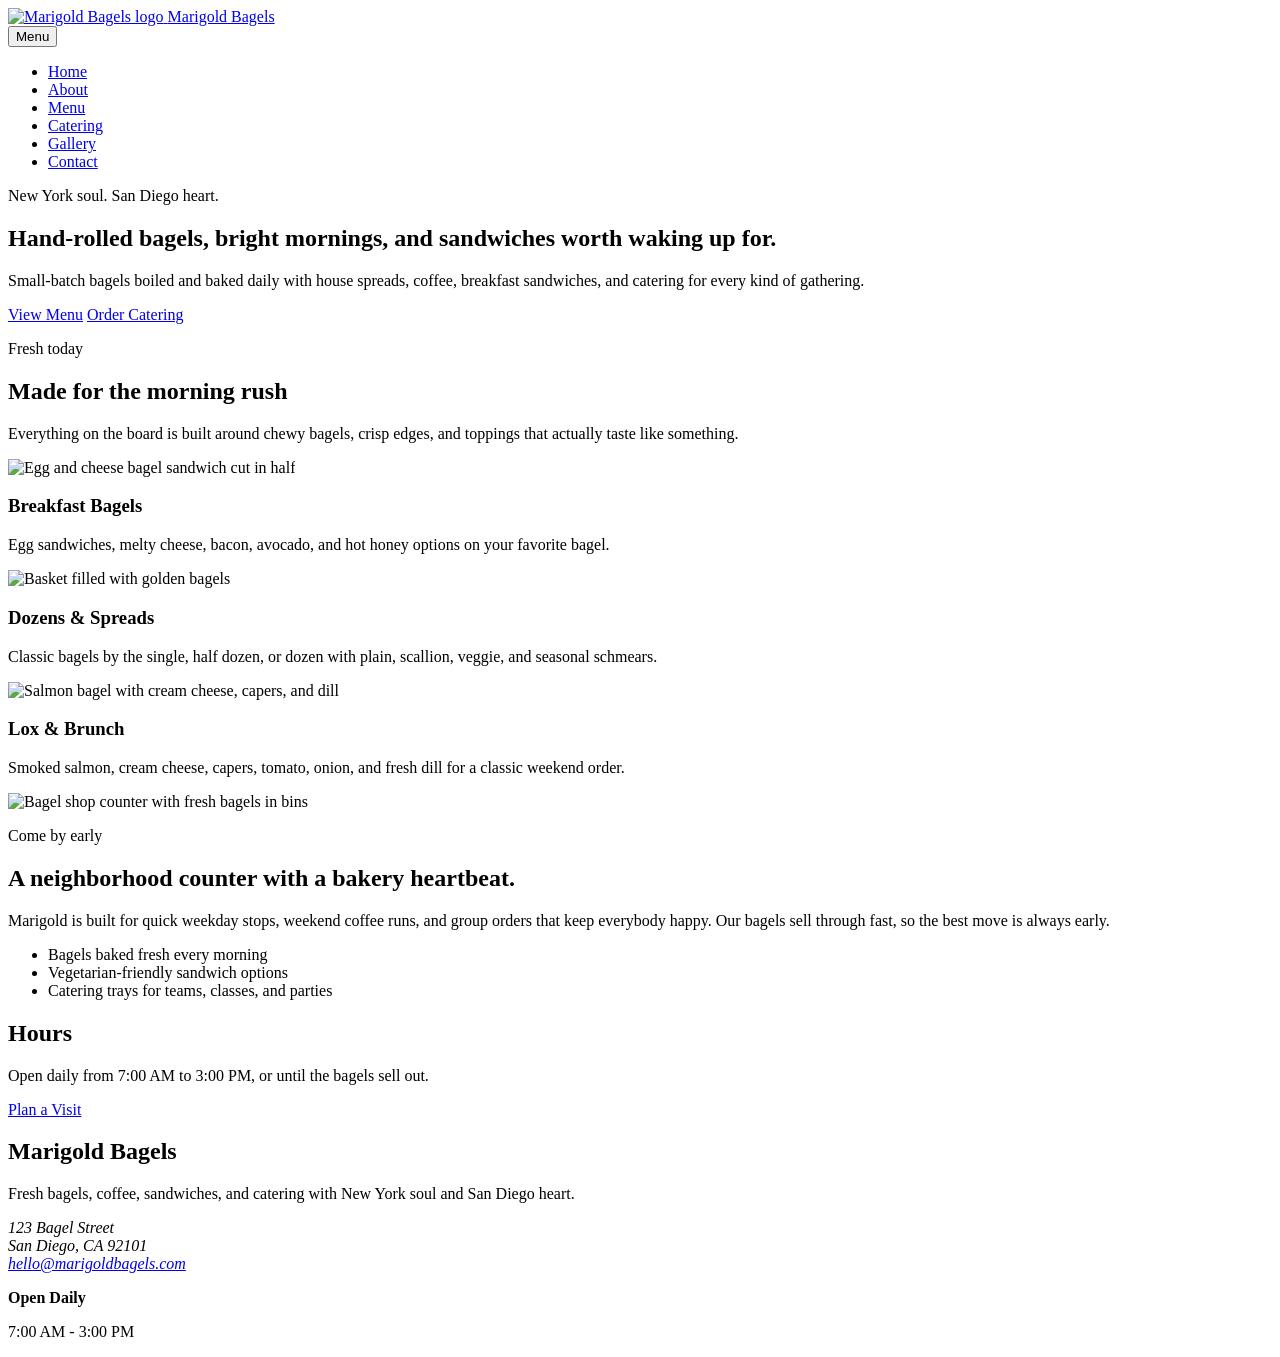
==== index.html @ dae95abc "Add files via upload" ====
<!DOCTYPE html>
<html lang="en">
<head>
    <meta charset="UTF-8">
    <meta name="viewport" content="width=device-width, initial-scale=1.0">
    <title>Marigold Bagels | San Diego Bagel Shop</title>
    <meta name="description" content="Marigold Bagels is a warm San Diego bagel shop serving fresh bagels, sandwiches, coffee, catering trays, and rainbow bagel specials.">

    <!-- Google Fonts -->
    <link rel="preconnect" href="https://fonts.googleapis.com">
    <link rel="preconnect" href="https://fonts.gstatic.com" crossorigin>
    <link href="https://fonts.googleapis.com/css2?family=Fraunces:opsz,wght@9..144,600;9..144,700&family=Poppins:wght@300;400;500;600;700&display=swap" rel="stylesheet">

    <!-- External CSS -->
    <link rel="stylesheet" href="css/styles.css">
</head>
<body>
    <!-- Site Header -->
    <header class="site-header">
        <a class="brand" href="index.html" aria-label="Marigold Bagels home">
            <img src="images/logo.png" alt="Marigold Bagels logo">
            <span>Marigold Bagels</span>
        </a>

        <!-- Main Navigation -->
        <nav class="site-nav" aria-label="Main navigation">
            <button class="nav-toggle" type="button" aria-expanded="false" aria-controls="main-menu">Menu</button>
            <ul id="main-menu">
                <li><a class="active" href="index.html">Home</a></li>
                <li><a href="about.html">About</a></li>
                <li><a href="menu.html">Menu</a></li>
                <li><a href="catering.html">Catering</a></li>
                <li><a href="gallery.html">Gallery</a></li>
                <li><a href="contact.html">Contact</a></li>
            </ul>
        </nav>
    </header>

    <main>
        <!-- Hero Section -->
        <section class="hero home-hero">
            <div class="hero-copy">
                <p class="eyebrow">New York soul. San Diego heart.</p>
                <h1>Hand-rolled bagels, bright mornings, and sandwiches worth waking up for.</h1>
                <p>Small-batch bagels boiled and baked daily with house spreads, coffee, breakfast sandwiches, and catering for every kind of gathering.</p>
                <div class="button-row">
                    <a class="button primary" href="menu.html">View Menu</a>
                    <a class="button secondary" href="catering.html">Order Catering</a>
                </div>
            </div>
        </section>

        <!-- Featured Specials -->
        <section class="section feature-strip" aria-labelledby="today-heading">
            <div class="section-heading">
                <p class="eyebrow">Fresh today</p>
                <h2 id="today-heading">Made for the morning rush</h2>
                <p>Everything on the board is built around chewy bagels, crisp edges, and toppings that actually taste like something.</p>
            </div>

            <div class="card-grid three-up">
                <article class="feature-card">
                    <img src="images/eggandcheese.jpg" alt="Egg and cheese bagel sandwich cut in half">
                    <h3>Breakfast Bagels</h3>
                    <p>Egg sandwiches, melty cheese, bacon, avocado, and hot honey options on your favorite bagel.</p>
                </article>

                <article class="feature-card">
                    <img src="images/basket-bagels.jpg" alt="Basket filled with golden bagels">
                    <h3>Dozens & Spreads</h3>
                    <p>Classic bagels by the single, half dozen, or dozen with plain, scallion, veggie, and seasonal schmears.</p>
                </article>

                <article class="feature-card">
                    <img src="images/salmon bagel.jpg" alt="Salmon bagel with cream cheese, capers, and dill">
                    <h3>Lox & Brunch</h3>
                    <p>Smoked salmon, cream cheese, capers, tomato, onion, and fresh dill for a classic weekend order.</p>
                </article>
            </div>
        </section>

        <!-- Visit Information -->
        <section class="section split-section" aria-labelledby="visit-heading">
            <div>
                <img class="rounded-image" src="images/bagel-shop.jpg" alt="Bagel shop counter with fresh bagels in bins">
            </div>
            <div class="split-copy">
                <p class="eyebrow">Come by early</p>
                <h2 id="visit-heading">A neighborhood counter with a bakery heartbeat.</h2>
                <p>Marigold is built for quick weekday stops, weekend coffee runs, and group orders that keep everybody happy. Our bagels sell through fast, so the best move is always early.</p>
                <ul class="check-list">
                    <li>Bagels baked fresh every morning</li>
                    <li>Vegetarian-friendly sandwich options</li>
                    <li>Catering trays for teams, classes, and parties</li>
                </ul>
            </div>
        </section>

        <!-- Aside Content -->
        <aside class="callout" aria-labelledby="hours-heading">
            <div>
                <h2 id="hours-heading">Hours</h2>
                <p>Open daily from 7:00 AM to 3:00 PM, or until the bagels sell out.</p>
            </div>
            <a class="button primary" href="contact.html">Plan a Visit</a>
        </aside>
    </main>

    <!-- Site Footer -->
    <footer class="site-footer">
        <section class="footer-grid" aria-label="Marigold Bagels contact information">
            <div>
                <h2>Marigold Bagels</h2>
                <p>Fresh bagels, coffee, sandwiches, and catering with New York soul and San Diego heart.</p>
            </div>
            <address>
                123 Bagel Street<br>
                San Diego, CA 92101<br>
                <a href="mailto:hello@marigoldbagels.com">hello@marigoldbagels.com</a>
            </address>
            <div>
                <p><strong>Open Daily</strong></p>
                <p>7:00 AM - 3:00 PM</p>
            </div>
        </section>
    </footer>

    <!-- jQuery and External JavaScript -->
    <script src="https://code.jquery.com/jquery-3.7.1.min.js"></script>
    <script src="js/script.js"></script>
</body>
</html>
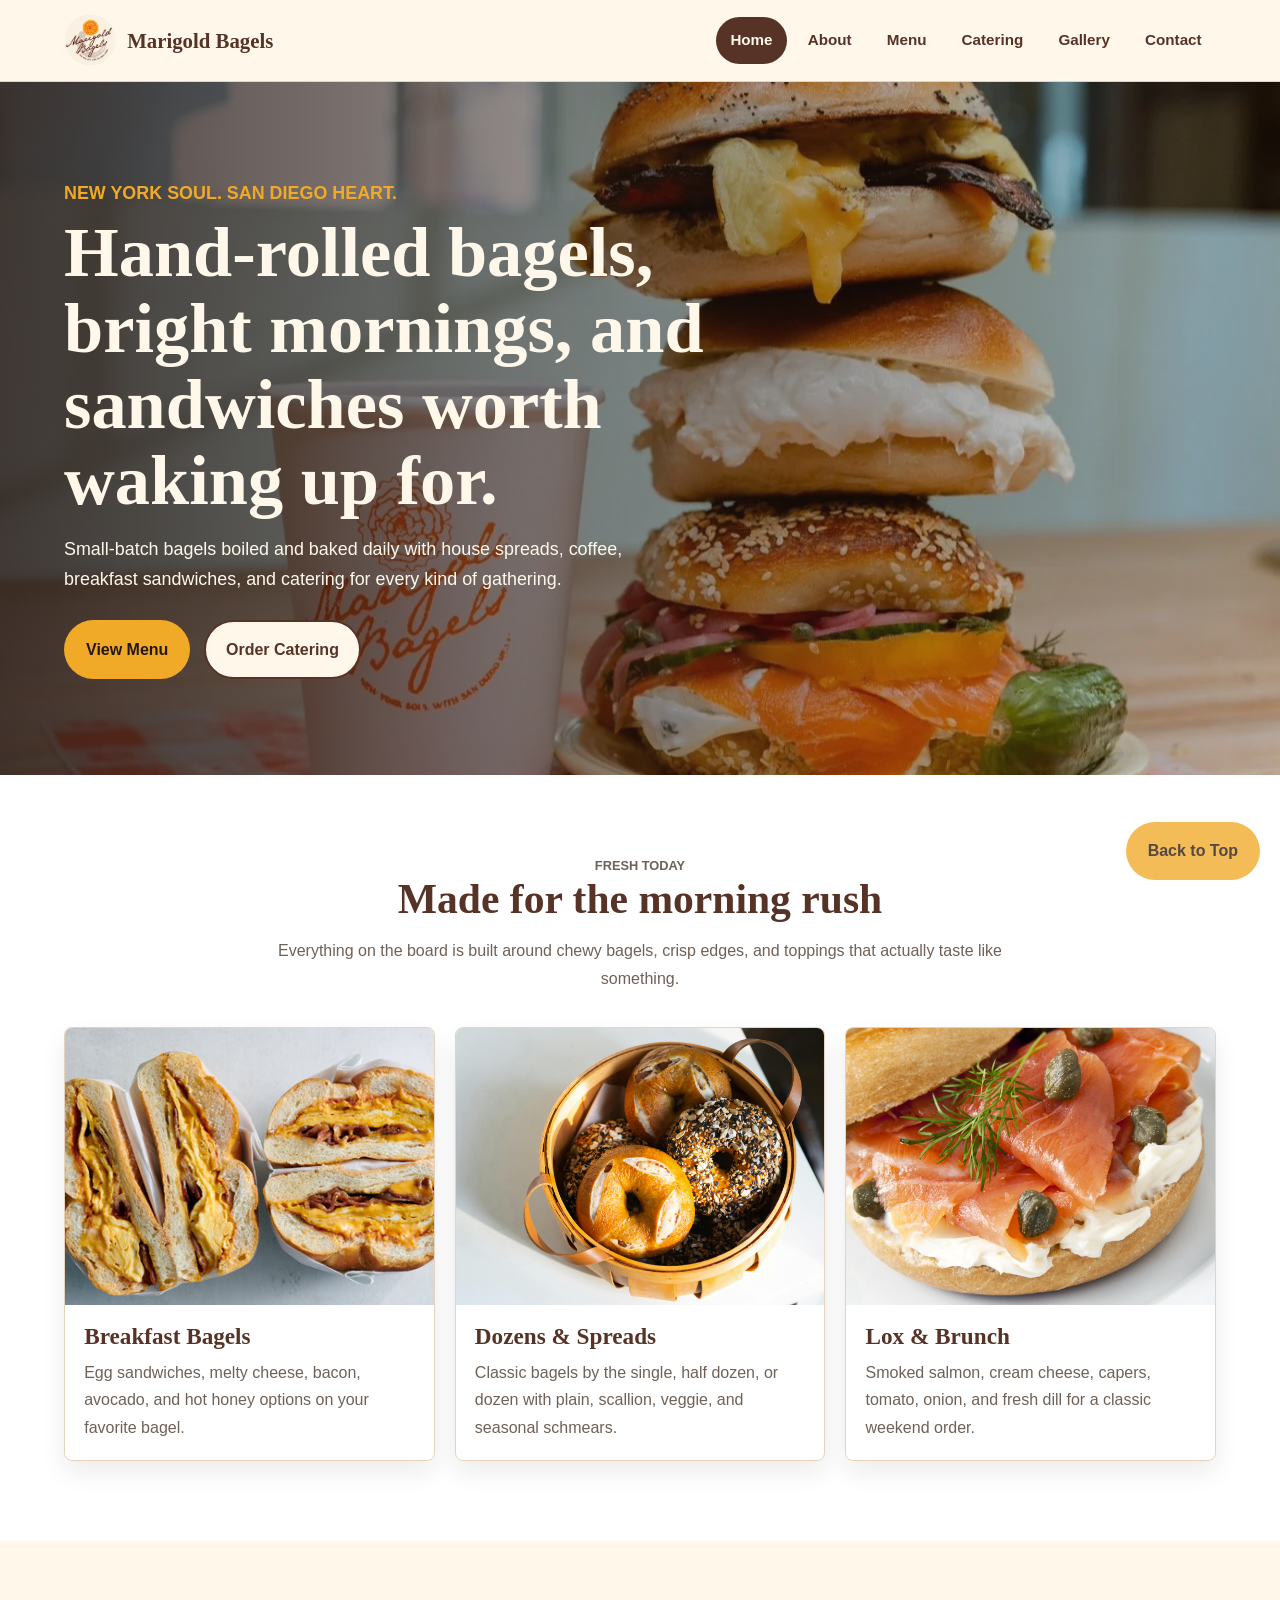
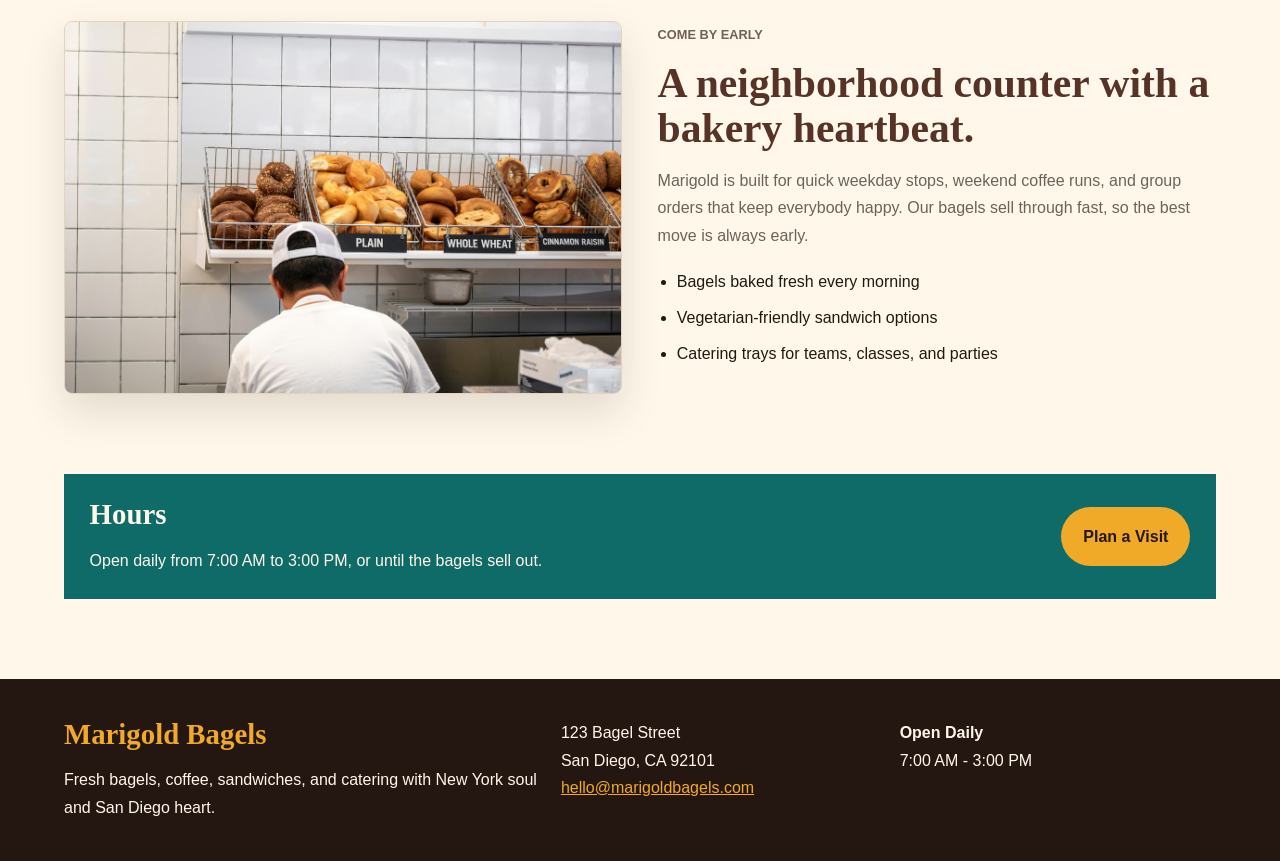
==== commit 69507c46: "Added Back To Top Button and Formatted About Section" ====
--- a/index.html
+++ b/index.html
@@ -15,6 +15,7 @@
     <link rel="stylesheet" href="css/styles.css">
 </head>
 <body>
+    <div id="top"></div>
     <!-- Site Header -->
     <header class="site-header">
         <a class="brand" href="index.html" aria-label="Marigold Bagels home">
@@ -125,6 +126,9 @@
         </section>
     </footer>
 
+    <!-- Back To Top Button -->
+    <a href="#top" class="backToTopBtn button primary" id="backToTopBtn">Back to Top</a>
+
     <!-- jQuery and External JavaScript -->
     <script src="https://code.jquery.com/jquery-3.7.1.min.js"></script>
     <script src="js/script.js"></script>
--- a/css/styles.css
+++ b/css/styles.css
@@ -0,0 +1,770 @@
+/* Reset and Theme */
+* {
+    box-sizing: border-box;
+    margin: 0;
+    padding: 0;
+}
+
+:root {
+    --ink: #241611;
+    --coffee: #563326;
+    --marigold: #f1a928;
+    --tomato: #b94732;
+    --teal: #0f6b68;
+    --cream: #fff8ea;
+    --linen: #f6ead6;
+    --paper: #ffffff;
+    --muted: #6f6157;
+    --line: #e4d4bf;
+    --shadow: 0 18px 40px rgba(36, 22, 17, 0.13);
+}
+
+html {
+    scroll-behavior: smooth;
+}
+
+body {
+    background: var(--cream);
+    color: var(--ink);
+    font-family: "Poppins", sans-serif;
+    font-size: 1rem;
+    line-height: 1.7;
+}
+
+img,
+video {
+    display: block;
+    max-width: 100%;
+}
+
+a {
+    color: inherit;
+}
+
+/* Header and Navigation */
+.site-header {
+    align-items: center;
+    background: rgba(255, 248, 234, 0.96);
+    border-bottom: 1px solid var(--line);
+    display: flex;
+    gap: 1.25rem;
+    justify-content: space-between;
+    padding: 0.9rem 5%;
+    position: sticky;
+    top: 0;
+    z-index: 10;
+}
+
+.brand {
+    align-items: center;
+    color: var(--coffee);
+    display: flex;
+    font-family: "Fraunces", serif;
+    font-size: 1.3rem;
+    font-weight: 700;
+    gap: 0.7rem;
+    text-decoration: none;
+    white-space: nowrap;
+}
+
+.brand img {
+    border-radius: 50%;
+    height: 52px;
+    width: 52px;
+}
+
+.site-nav ul {
+    display: flex;
+    gap: 0.4rem;
+    list-style: none;
+}
+
+.site-nav a {
+    border-radius: 999px;
+    color: var(--coffee);
+    display: block;
+    font-size: 0.95rem;
+    font-weight: 700;
+    padding: 0.65rem 0.9rem;
+    text-decoration: none;
+}
+
+.site-nav a:hover,
+.site-nav a:focus,
+.site-nav a.active {
+    background: var(--coffee);
+    color: var(--cream);
+}
+
+.nav-toggle {
+    background: var(--coffee);
+    border: 0;
+    border-radius: 999px;
+    color: var(--cream);
+    cursor: pointer;
+    display: none;
+    font-family: inherit;
+    font-weight: 700;
+    padding: 0.7rem 1rem;
+}
+
+/* Hero Sections */
+.hero,
+.page-hero {
+    align-items: flex-end;
+    background-position: center;
+    background-size: cover;
+    color: var(--cream);
+    display: flex;
+    min-height: 76vh;
+    padding: 6rem 5%;
+    position: relative;
+}
+
+.page-hero {
+    min-height: 48vh;
+}
+
+.hero::before,
+.page-hero::before {
+    background: linear-gradient(90deg, rgba(36, 22, 17, 0.82), rgba(36, 22, 17, 0.44), rgba(36, 22, 17, 0.12));
+    content: "";
+    inset: 0;
+    position: absolute;
+}
+
+.home-hero {
+    background-image: url("../images/stackbagel.webp");
+}
+
+.about-hero {
+    background-image: url("../images/brooklyn-bridge.jpg");
+}
+
+.menu-hero {
+    background-image: url("../images/bagel-stack.jpeg");
+}
+
+.catering-hero {
+    background-image: url("../images/basket-bagels.jpg");
+}
+
+.gallery-hero {
+    background-image: url("../images/bagel-shop.jpg");
+}
+
+.contact-hero {
+    background-image: url("../images/bagel-sandwich.jpg");
+}
+
+.hero-copy,
+.page-hero > div {
+    max-width: 760px;
+    position: relative;
+    z-index: 1;
+}
+
+h1,
+h2,
+h3 {
+    font-family: "Fraunces", serif;
+    line-height: 1.08;
+}
+
+h1 {
+    font-size: 4.4rem;
+    margin: 0.35rem 0 1rem;
+}
+
+h2 {
+    color: var(--coffee);
+    font-size: 2.6rem;
+    margin-bottom: 1rem;
+}
+
+h3 {
+    color: var(--coffee);
+    font-size: 1.45rem;
+    margin-bottom: 0.65rem;
+}
+
+.hero p,
+.page-hero p {
+    font-size: 1.12rem;
+    max-width: 620px;
+}
+
+.eyebrow {
+    color: var(--teal);
+    font-size: 0.8rem;
+    font-weight: 800;
+    letter-spacing: 0;
+    text-transform: uppercase;
+}
+
+.hero .eyebrow,
+.page-hero .eyebrow {
+    color: var(--marigold);
+}
+
+/* Buttons and Shared Layout */
+.section {
+    padding: 5rem 5%;
+}
+
+.section-heading {
+    margin: 0 auto 2.2rem;
+    max-width: 760px;
+    text-align: center;
+}
+
+.section-heading p {
+    color: var(--muted);
+}
+
+.button-row {
+    display: flex;
+    flex-wrap: wrap;
+    gap: 0.85rem;
+    margin-top: 1.6rem;
+}
+
+.button {
+    border: 2px solid transparent;
+    border-radius: 999px;
+    cursor: pointer;
+    display: inline-block;
+    font-family: inherit;
+    font-weight: 800;
+    padding: 0.85rem 1.25rem;
+    text-align: center;
+    text-decoration: none;
+}
+
+.button.primary {
+    background: var(--marigold);
+    color: var(--ink);
+}
+
+.button.secondary {
+    background: var(--cream);
+    border-color: var(--coffee);
+    color: var(--coffee);
+}
+
+.button:hover,
+.button:focus {
+    transform: translateY(-2px);
+}
+
+.rounded-image {
+    border: 1px solid var(--line);
+    border-radius: 8px;
+    box-shadow: var(--shadow);
+    height: 100%;
+    object-fit: cover;
+    width: 100%;
+}
+
+/* Cards and Content Blocks */
+.feature-strip {
+    background: var(--paper);
+}
+
+.card-grid {
+    display: grid;
+    gap: 1.25rem;
+}
+
+.three-up {
+    grid-template-columns: repeat(3, minmax(0, 1fr));
+}
+
+.feature-card,
+.text-card,
+.mini-card {
+    background: var(--paper);
+    border: 1px solid var(--line);
+    border-radius: 8px;
+    box-shadow: 0 12px 24px rgba(36, 22, 17, 0.08);
+    overflow: hidden;
+}
+
+.feature-card h3,
+.feature-card p,
+.text-card,
+.mini-card {
+    padding-left: 1.2rem;
+    padding-right: 1.2rem;
+}
+
+.feature-card img {
+    aspect-ratio: 4 / 3;
+    height: auto;
+    object-fit: cover;
+    width: 100%;
+}
+
+.feature-card h3 {
+    padding-top: 1.2rem;
+}
+
+.feature-card p {
+    color: var(--muted);
+    padding-bottom: 1.2rem;
+}
+
+.text-card,
+.mini-card {
+    padding-bottom: 1.2rem;
+    padding-top: 1.2rem;
+}
+
+.text-card p,
+.text-card li,
+.mini-card p {
+    color: var(--muted);
+}
+
+.text-card ul {
+    margin: 1rem 0 1rem 1.1rem;
+}
+
+.package-card strong {
+    color: var(--tomato);
+    display: block;
+    margin-top: 1rem;
+}
+
+.split-section {
+    align-items: center;
+    display: grid;
+    gap: 2.2rem;
+    grid-template-columns: minmax(0, 1fr) minmax(0, 1fr);
+}
+
+.split-copy p {
+    color: var(--muted);
+    margin-bottom: 1rem;
+}
+
+.check-list,
+.number-list {
+    margin: 1.2rem 0 1.5rem 1.2rem;
+}
+
+.check-list li + li,
+.number-list li + li {
+    margin-top: 0.55rem;
+}
+
+.callout {
+    align-items: center;
+    background: var(--teal);
+    color: var(--cream);
+    display: flex;
+    gap: 1rem;
+    justify-content: space-between;
+    margin: 0 5% 5rem;
+    padding: 1.6rem;
+}
+
+.callout h2 {
+    color: var(--cream);
+    font-size: 1.8rem;
+}
+
+.callout .button.secondary {
+    border-color: var(--cream);
+}
+
+.bakery-image {
+    grid-row: 3 ;
+}
+.first-bite {
+    grid-row: 2;
+}
+/* Menu */
+.menu-section {
+    background: var(--paper);
+}
+
+.menu-tabs {
+    display: flex;
+    flex-wrap: wrap;
+    gap: 0.6rem;
+    justify-content: center;
+    margin-bottom: 1.5rem;
+}
+
+.tab-button {
+    background: var(--linen);
+    border: 1px solid var(--line);
+    border-radius: 999px;
+    color: var(--coffee);
+    cursor: pointer;
+    font-family: inherit;
+    font-weight: 800;
+    padding: 0.7rem 1.1rem;
+}
+
+.tab-button.active,
+.tab-button:hover {
+    background: var(--coffee);
+    color: var(--cream);
+}
+
+.menu-panel {
+    display: none;
+    margin: 0 auto;
+    max-width: 920px;
+}
+
+.menu-panel.active {
+    display: block;
+}
+
+.menu-item {
+    align-items: start;
+    border-bottom: 1px solid var(--line);
+    display: flex;
+    gap: 1rem;
+    justify-content: space-between;
+    padding: 1.1rem 0;
+}
+
+.menu-item p {
+    color: var(--muted);
+}
+
+.menu-item strong {
+    color: var(--tomato);
+    white-space: nowrap;
+}
+
+/* Gallery and Video */
+.gallery-grid {
+    display: grid;
+    gap: 1rem;
+    grid-template-columns: repeat(3, minmax(0, 1fr));
+}
+
+.gallery-grid figure {
+    background: var(--paper);
+    border: 1px solid var(--line);
+    border-radius: 8px;
+    overflow: hidden;
+}
+
+.gallery-grid img {
+    aspect-ratio: 1 / 1;
+    object-fit: cover;
+    width: 100%;
+}
+
+.gallery-grid figcaption {
+    color: var(--coffee);
+    font-weight: 700;
+    padding: 0.8rem 1rem;
+}
+
+.video-section {
+    background: var(--paper);
+}
+
+.video-section video {
+    border-radius: 8px;
+    box-shadow: var(--shadow);
+    margin: 0 auto;
+    max-height: 640px;
+    width: min(900px, 100%);
+}
+
+/* Contact Form */
+.contact-layout {
+    align-items: start;
+    display: grid;
+    gap: 2.2rem;
+    grid-template-columns: 0.8fr 1.2fr;
+}
+
+.contact-copy > p {
+    color: var(--muted);
+    margin-bottom: 1.2rem;
+}
+
+form {
+    background: var(--paper);
+    border: 1px solid var(--line);
+    border-radius: 8px;
+    box-shadow: var(--shadow);
+    padding: 1.5rem;
+}
+
+fieldset {
+    border: 2px solid var(--line);
+    border-radius: 8px;
+    margin-bottom: 1.4rem;
+    padding: 1rem;
+}
+
+legend {
+    color: var(--coffee);
+    font-family: "Fraunces", serif;
+    font-size: 1.25rem;
+    font-weight: 700;
+    padding: 0 0.4rem;
+}
+
+label,
+.form-label {
+    color: var(--coffee);
+    display: block;
+    font-weight: 800;
+    margin: 0.9rem 0 0.35rem;
+}
+
+input,
+select,
+textarea {
+    background: var(--cream);
+    border: 2px solid var(--line);
+    border-radius: 6px;
+    color: var(--ink);
+    font: inherit;
+    padding: 0.75rem;
+    width: 100%;
+}
+
+textarea {
+    resize: vertical;
+}
+
+input:focus,
+select:focus,
+textarea:focus {
+    border-color: var(--teal);
+    outline: 3px solid rgba(15, 107, 104, 0.18);
+}
+
+input:not([type="radio"]):not([type="checkbox"]):valid,
+select:valid,
+textarea:valid {
+    border-color: var(--teal);
+}
+
+input:not([type="radio"]):not([type="checkbox"]):invalid,
+select:invalid,
+textarea:invalid {
+    border-color: var(--tomato);
+}
+
+.choice-row,
+.choice-grid {
+    align-items: center;
+    display: grid;
+    gap: 0.5rem;
+}
+
+.choice-row {
+    grid-template-columns: auto 1fr auto 1fr auto 1fr;
+}
+
+.choice-grid {
+    grid-template-columns: auto 1fr auto 1fr;
+}
+
+.choice-row input,
+.choice-grid input {
+    width: auto;
+}
+
+.choice-row label,
+.choice-grid label {
+    font-weight: 600;
+    margin: 0;
+}
+
+.form-status {
+    color: var(--teal);
+    font-weight: 800;
+    margin-top: 1rem;
+}
+
+/* Footer */
+.site-footer {
+    background: var(--ink);
+    color: var(--cream);
+    padding: 2.5rem 5%;
+}
+
+.footer-grid {
+    display: grid;
+    gap: 1.4rem;
+    grid-template-columns: 1.5fr 1fr 1fr;
+}
+
+.site-footer h2 {
+    color: var(--marigold);
+    font-size: 1.8rem;
+}
+
+.site-footer a {
+    color: var(--marigold);
+}
+
+address {
+    font-style: normal;
+}
+
+/* Back to Top Button */
+
+.backToTopBtn {
+        position: fixed;
+        bottom: 20px;
+        right: 20px;
+        text-decoration: none;
+        display: none;
+    }
+
+/* Tablet Layout */
+@media (max-width: 900px) {
+    .site-header {
+        align-items: flex-start;
+        flex-direction: column;
+    }
+
+    .site-nav {
+        width: 100%;
+    }
+
+    .site-nav ul {
+        justify-content: flex-start;
+        width: 100%;
+    }
+
+    h1 {
+        font-size: 3.2rem;
+    }
+
+    h2 {
+        font-size: 2.15rem;
+    }
+
+    .three-up,
+    .split-section,
+    .contact-layout,
+    .footer-grid {
+        grid-template-columns: 1fr;
+    }
+
+    .gallery-grid {
+        grid-template-columns: repeat(2, minmax(0, 1fr));
+    }
+
+    .bakery-image {
+    grid-row: 3;
+    }
+
+    .first-bite {
+    grid-row: 4;
+    }
+}
+
+/* Phone Layout */
+@media (max-width: 640px) {
+    .site-header {
+        padding: 0.8rem 1rem;
+    }
+
+    .brand span {
+        font-size: 1.05rem;
+    }
+
+    .nav-toggle {
+        display: inline-block;
+        margin-top: 0.8rem;
+    }
+
+    .site-nav ul {
+        display: none;
+        flex-direction: column;
+        margin-top: 0.7rem;
+    }
+
+    .site-nav ul.open {
+        display: flex;
+    }
+
+    .site-nav li,
+    .site-nav a {
+        width: 100%;
+    }
+
+    .hero,
+    .page-hero {
+        min-height: 62vh;
+        padding: 4rem 1.1rem;
+    }
+
+    .page-hero {
+        min-height: 42vh;
+    }
+
+    .hero::before,
+    .page-hero::before {
+        background: rgba(36, 22, 17, 0.72);
+    }
+
+    h1 {
+        font-size: 2.35rem;
+    }
+
+    h2 {
+        font-size: 1.85rem;
+    }
+
+    .section {
+        padding: 3rem 1rem;
+    }
+
+    .button-row,
+    .callout {
+        align-items: stretch;
+        flex-direction: column;
+    }
+
+    .button {
+        width: 100%;
+    }
+
+    .gallery-grid {
+        grid-template-columns: 1fr;
+    }
+
+    .menu-item {
+        display: block;
+    }
+
+    .menu-item strong {
+        display: block;
+        margin-top: 0.35rem;
+    }
+
+    .choice-row,
+    .choice-grid {
+        grid-template-columns: auto 1fr;
+    }
+
+    form {
+        padding: 1rem;
+    }
+
+    .bakery-image {
+    grid-row: 3;
+    }
+    
+    .first-bite {
+    grid-row: 4;
+    }
+}
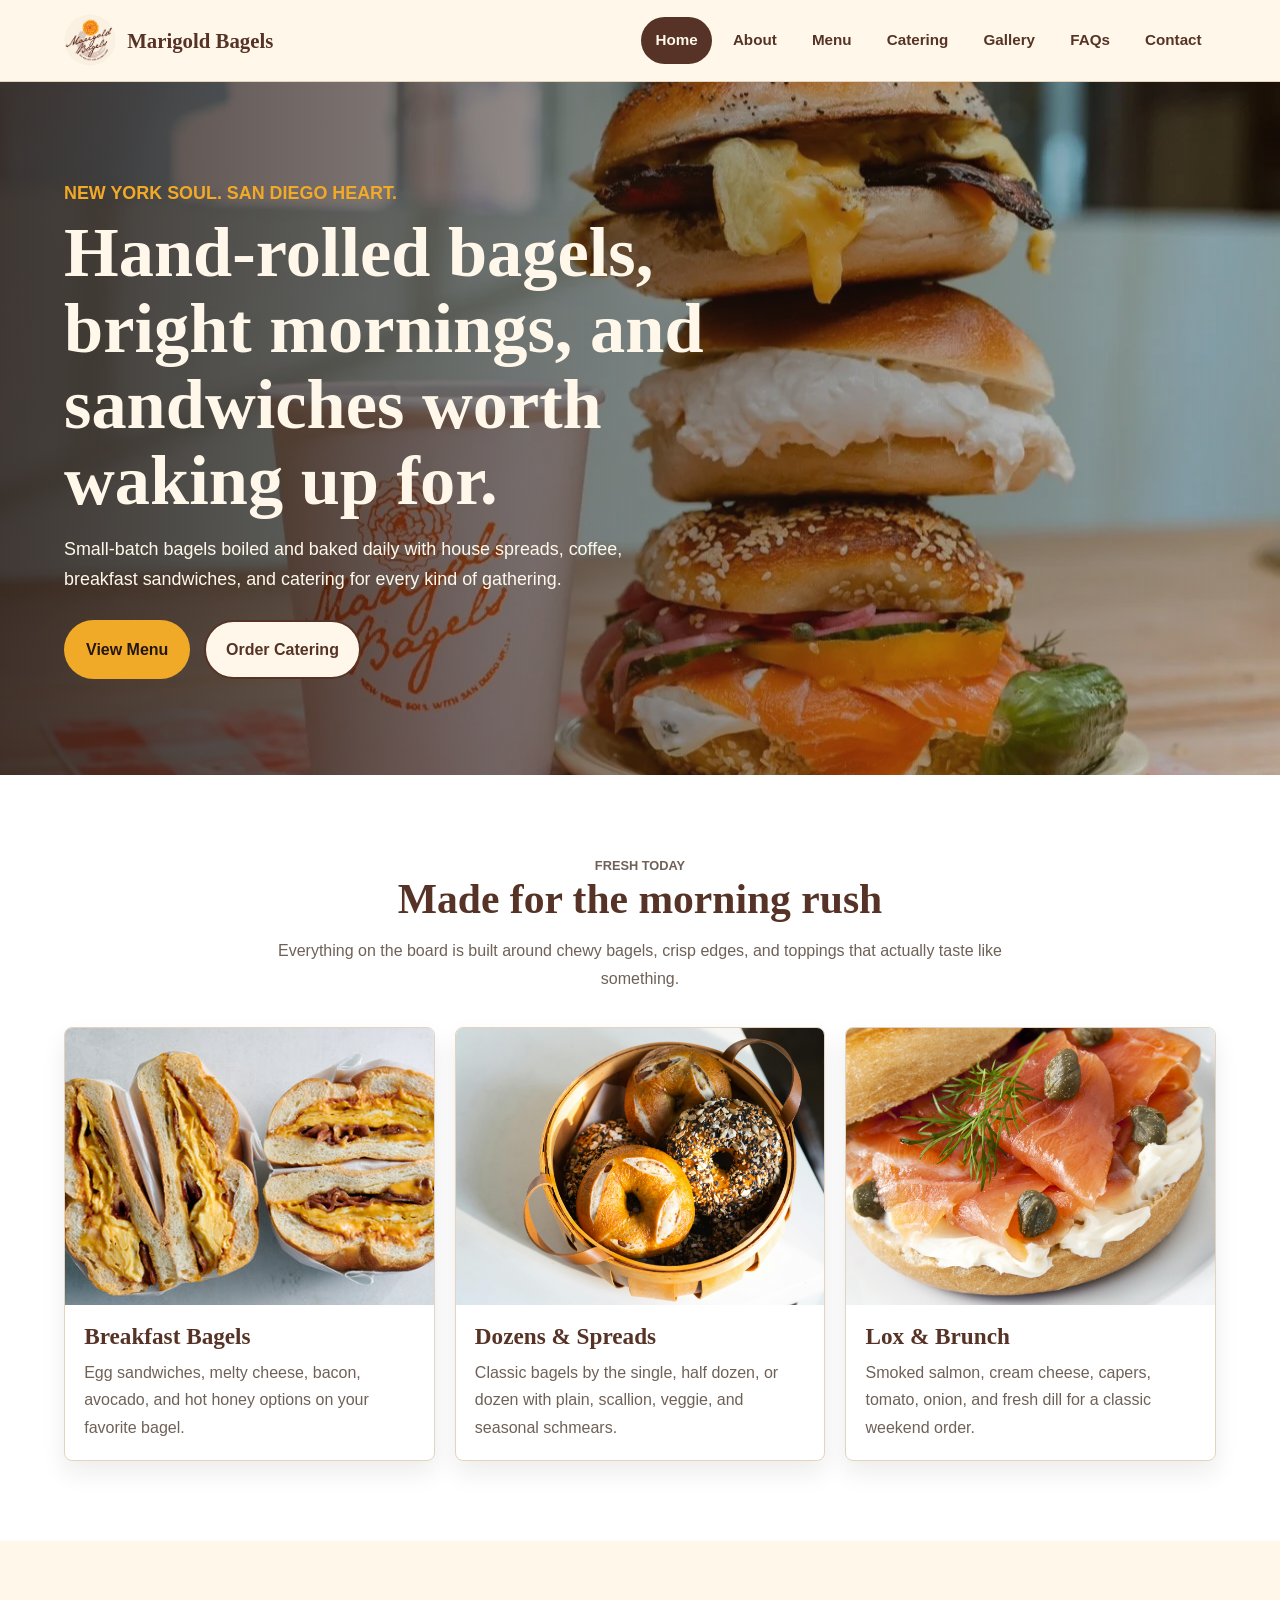
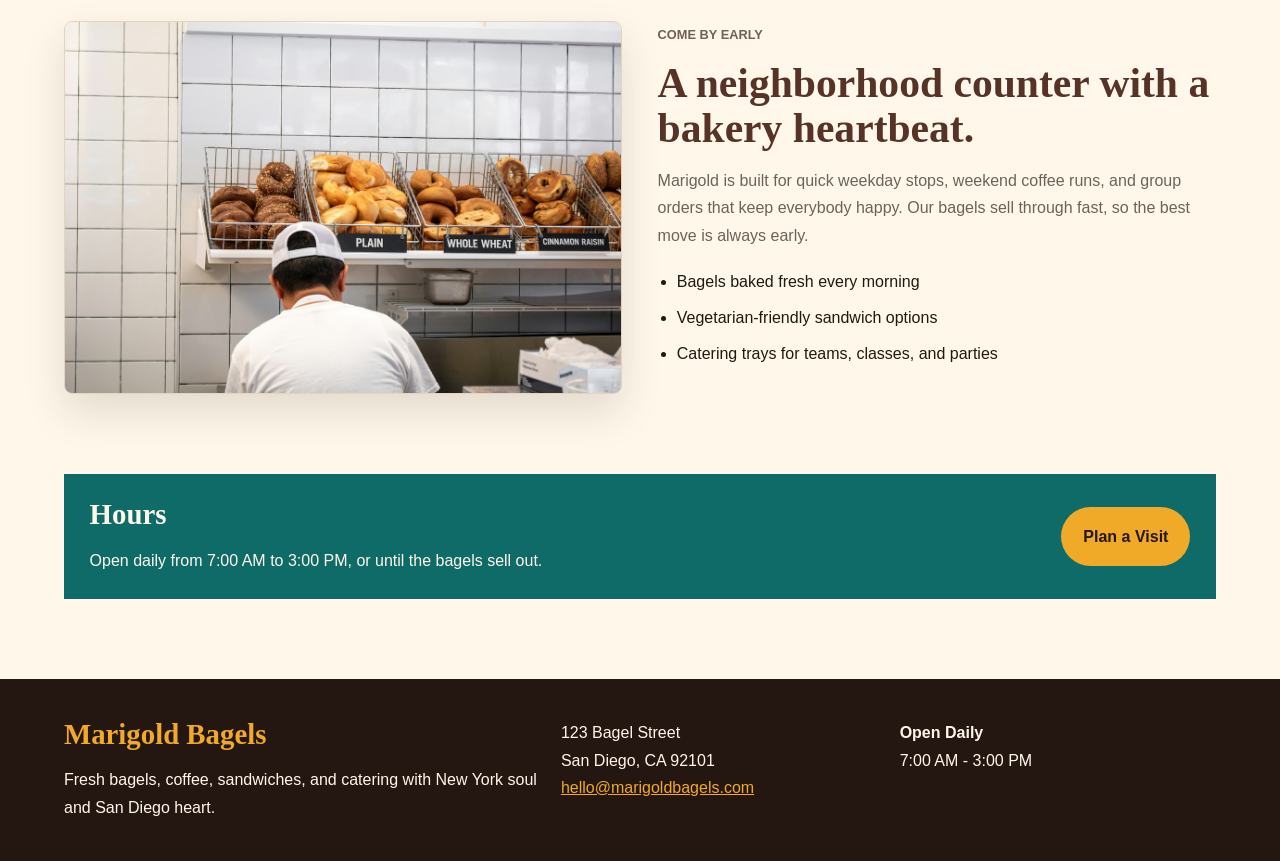
==== commit 6a6475d9: "FAQ Page Complete, FAQ Added to Menu Bar" ====
--- a/index.html
+++ b/index.html
@@ -15,7 +15,6 @@
     <link rel="stylesheet" href="css/styles.css">
 </head>
 <body>
-    <div id="top"></div>
     <!-- Site Header -->
     <header class="site-header">
         <a class="brand" href="index.html" aria-label="Marigold Bagels home">
@@ -32,6 +31,7 @@
                 <li><a href="menu.html">Menu</a></li>
                 <li><a href="catering.html">Catering</a></li>
                 <li><a href="gallery.html">Gallery</a></li>
+                <li><a href="faq.html">FAQs</a></li>
                 <li><a href="contact.html">Contact</a></li>
             </ul>
         </nav>
@@ -126,9 +126,6 @@
         </section>
     </footer>
 
-    <!-- Back To Top Button -->
-    <a href="#top" class="backToTopBtn button primary" id="backToTopBtn">Back to Top</a>
-
     <!-- jQuery and External JavaScript -->
     <script src="https://code.jquery.com/jquery-3.7.1.min.js"></script>
     <script src="js/script.js"></script>
--- a/css/styles.css
+++ b/css/styles.css
@@ -157,6 +157,10 @@
     background-image: url("../images/bagel-sandwich.jpg");
 }
 
+.faq-hero {
+    background-image: url("../images/bagel-kitchen.jpg");
+}
+
 .hero-copy,
 .page-hero > div {
     max-width: 760px;
@@ -378,12 +382,6 @@
     border-color: var(--cream);
 }
 
-.bakery-image {
-    grid-row: 3 ;
-}
-.first-bite {
-    grid-row: 2;
-}
 /* Menu */
 .menu-section {
     background: var(--paper);
@@ -440,6 +438,30 @@
 .menu-item strong {
     color: var(--tomato);
     white-space: nowrap;
+}
+/* FAQ Section */
+.accordion-panel {
+    background-color: var(--coffee);
+}
+.accordion-item {
+    border-bottom: 1px solid var(--cream);
+    position: relative;
+}
+.accordion-header {
+    color: var(--cream);
+    text-transform: capitalize;
+    cursor: pointer;
+    padding: 15px 0;
+    transition: color 0.3s;
+}
+.accordion-header:hover {
+    color: var(--marigold)
+}
+.accordion-content {
+    display: none;
+    overflow: hidden;
+    background: var(--cream);
+    padding: 15px 5px;
 }
 
 /* Gallery and Video */
@@ -617,16 +639,6 @@
     font-style: normal;
 }
 
-/* Back to Top Button */
-
-.backToTopBtn {
-        position: fixed;
-        bottom: 20px;
-        right: 20px;
-        text-decoration: none;
-        display: none;
-    }
-
 /* Tablet Layout */
 @media (max-width: 900px) {
     .site-header {
@@ -661,14 +673,6 @@
     .gallery-grid {
         grid-template-columns: repeat(2, minmax(0, 1fr));
     }
-
-    .bakery-image {
-    grid-row: 3;
-    }
-
-    .first-bite {
-    grid-row: 4;
-    }
 }
 
 /* Phone Layout */
@@ -759,12 +763,4 @@
     form {
         padding: 1rem;
     }
-
-    .bakery-image {
-    grid-row: 3;
-    }
-    
-    .first-bite {
-    grid-row: 4;
-    }
-}
+}
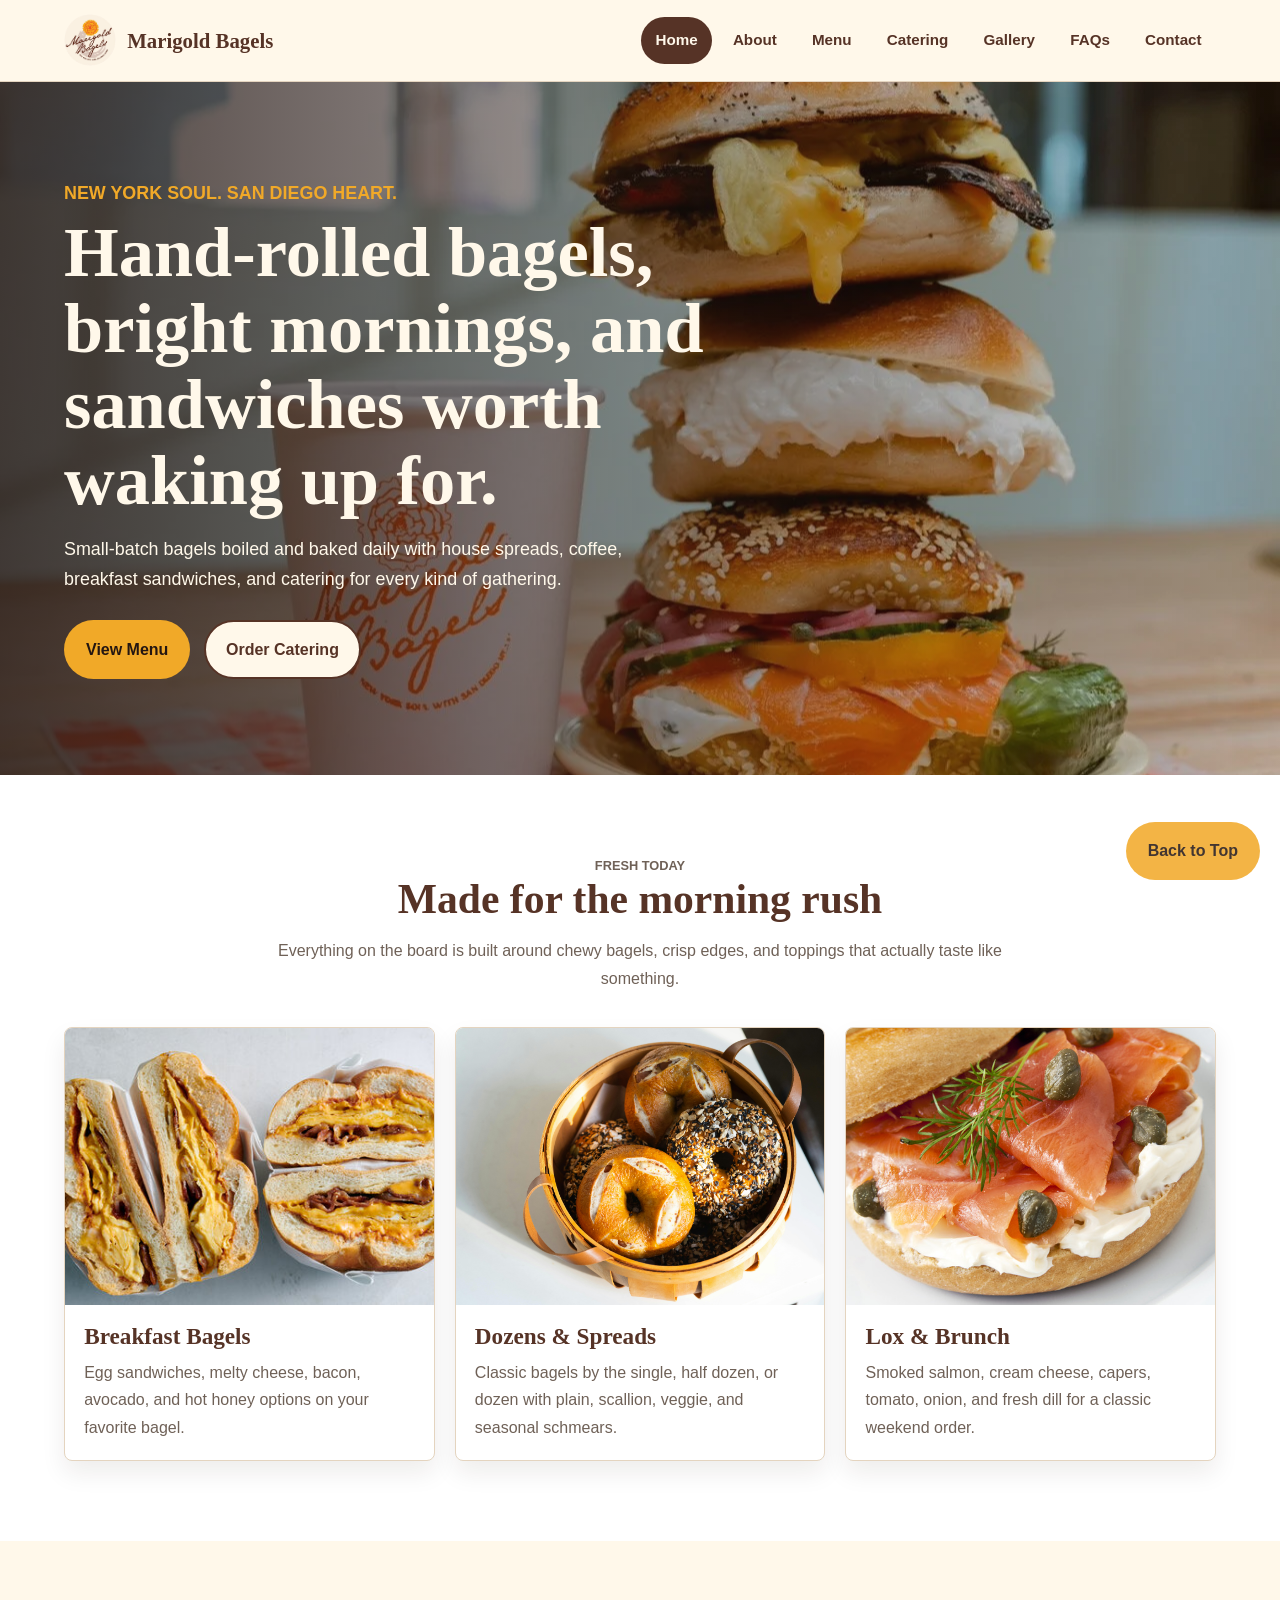
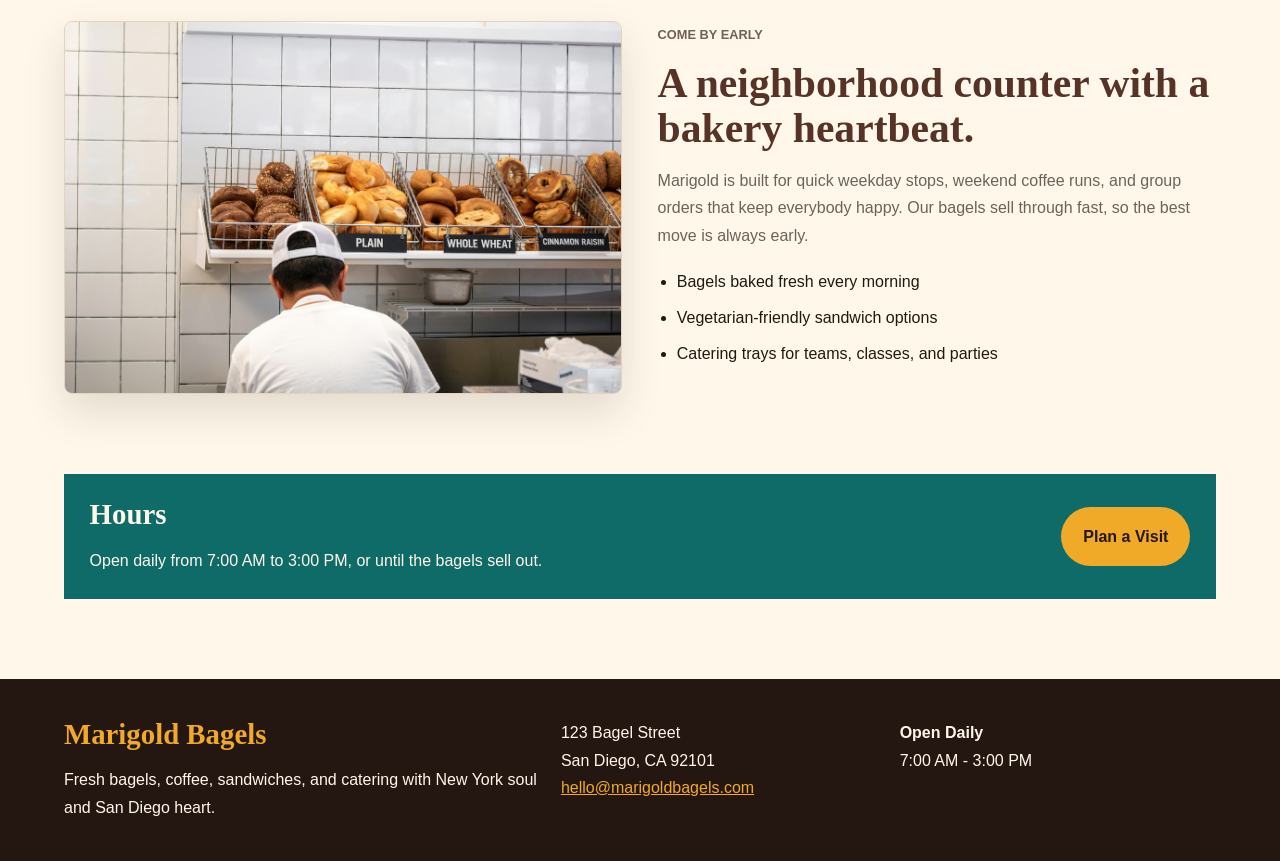
==== commit f6c10173: "Merge branch 'testing'" ====
--- a/index.html
+++ b/index.html
@@ -15,6 +15,7 @@
     <link rel="stylesheet" href="css/styles.css">
 </head>
 <body>
+    <div id="top"></div>
     <!-- Site Header -->
     <header class="site-header">
         <a class="brand" href="index.html" aria-label="Marigold Bagels home">
@@ -126,6 +127,9 @@
         </section>
     </footer>
 
+    <!-- Back To Top Button -->
+    <a href="#top" class="backToTopBtn button primary" id="backToTopBtn">Back to Top</a>
+
     <!-- jQuery and External JavaScript -->
     <script src="https://code.jquery.com/jquery-3.7.1.min.js"></script>
     <script src="js/script.js"></script>
--- a/css/styles.css
+++ b/css/styles.css
@@ -382,6 +382,12 @@
     border-color: var(--cream);
 }
 
+.bakery-image {
+    grid-row: 3 ;
+}
+.first-bite {
+    grid-row: 2;
+}
 /* Menu */
 .menu-section {
     background: var(--paper);
@@ -639,6 +645,16 @@
     font-style: normal;
 }
 
+/* Back to Top Button */
+
+.backToTopBtn {
+        position: fixed;
+        bottom: 20px;
+        right: 20px;
+        text-decoration: none;
+        display: none;
+    }
+
 /* Tablet Layout */
 @media (max-width: 900px) {
     .site-header {
@@ -673,6 +689,14 @@
     .gallery-grid {
         grid-template-columns: repeat(2, minmax(0, 1fr));
     }
+
+    .bakery-image {
+    grid-row: 3;
+    }
+
+    .first-bite {
+    grid-row: 4;
+    }
 }
 
 /* Phone Layout */
@@ -763,4 +787,12 @@
     form {
         padding: 1rem;
     }
-}
+
+    .bakery-image {
+    grid-row: 3;
+    }
+    
+    .first-bite {
+    grid-row: 4;
+    }
+}
